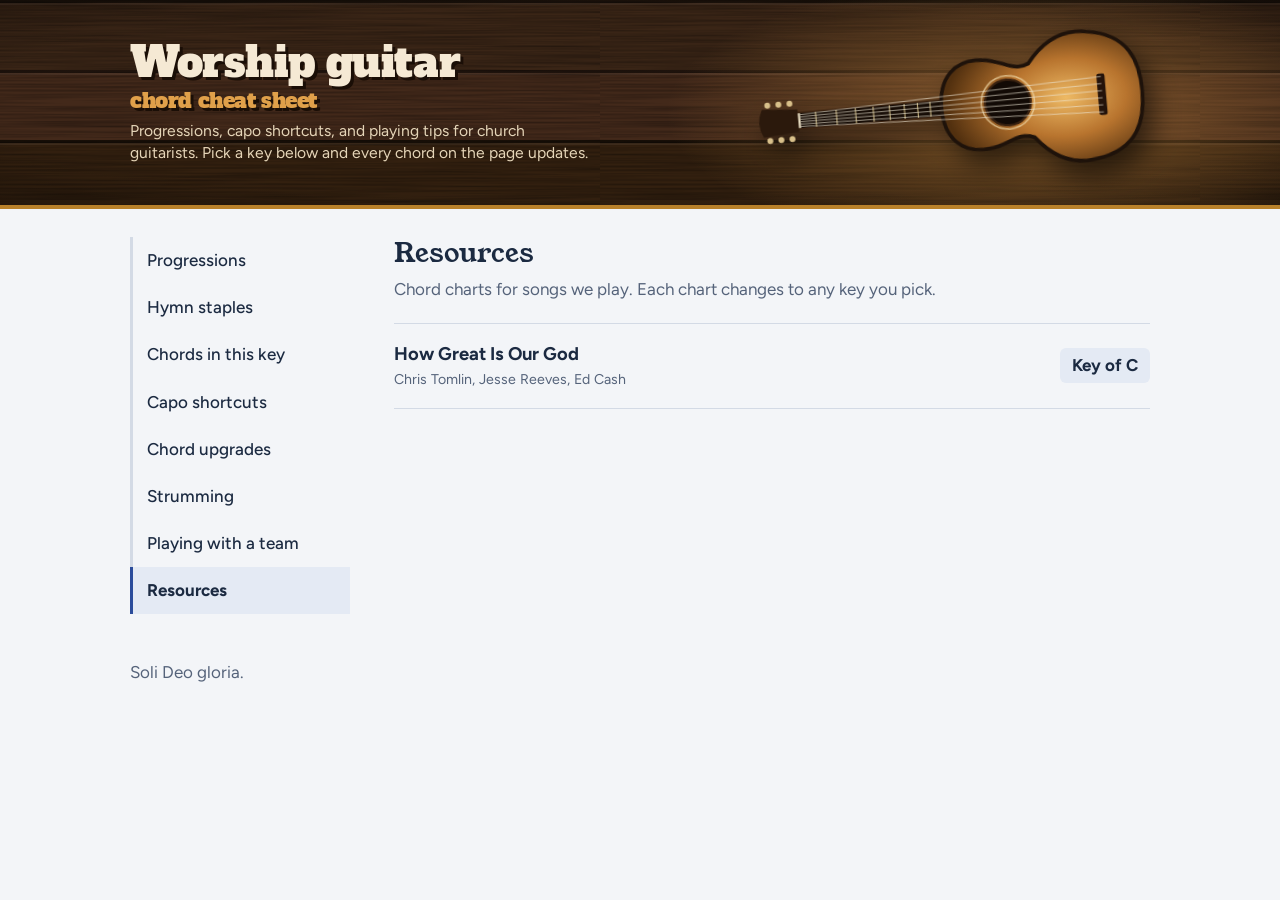
==== resources/index.html @ 7c746d0d "add resources and a README on how to make the updates" ====
<!DOCTYPE html>
<html lang="en">
<head>
<meta charset="utf-8">
<meta name="viewport" content="width=device-width, initial-scale=1, viewport-fit=cover">
<title>Resources</title>
<link rel="preconnect" href="https://fonts.googleapis.com">
<link rel="preconnect" href="https://fonts.gstatic.com" crossorigin>
<link href="https://fonts.googleapis.com/css2?family=Figtree:wght@400;500;700&family=Young+Serif&family=Alfa+Slab+One&display=swap" rel="stylesheet">
<link rel="stylesheet" href="../assets/style.css">
</head>
<body>
<header class="hero">
  <div class="wrap hero-in">
    <div>
      <h1>Worship guitar<span>chord cheat sheet</span></h1>
      <p>Progressions, capo shortcuts, and playing tips for church guitarists. Pick a key below and every chord on the page updates.</p>
    </div>
    <svg class="guitar" viewBox="-30 -210 540 220" aria-hidden="true" focusable="false">
      <defs><radialGradient id="gt" cx="50%" cy="62%" r="60%"><stop offset="0" stop-color="#EDB964"/><stop offset=".5" stop-color="#B8742E"/><stop offset="1" stop-color="#52300F"/></radialGradient></defs>
      <g transform="rotate(-90)">
      <rect x="88" y="30" width="24" height="230" fill="#3A2210"/>
      <path d="M85 34L115 34L119 -14Q100 -24 81 -14Z" fill="#2B190C"/>
      <g fill="#D8C08A"><circle cx="76" cy="-6" r="4"/><circle cx="76" cy="9" r="4"/><circle cx="76" cy="24" r="4"/><circle cx="124" cy="-6" r="4"/><circle cx="124" cy="9" r="4"/><circle cx="124" cy="24" r="4"/></g>
      <rect x="90" y="34" width="20" height="215" fill="#160C05"/>
      <path d="M90 58H110M90 86H110M90 112H110M90 136H110M90 158H110M90 178H110M90 196H110M90 213H110M90 228H110" stroke="#CDB880" stroke-width="1.4"/>
      <rect x="90" y="34" width="20" height="3" fill="#EADFC4"/>
      <path d="M100 228C140 228 164 250 160 288C158 315 140 328 150 350C178 372 192 400 186 432C178 488 140 500 100 500C60 500 22 488 14 432C8 400 22 372 50 350C60 328 42 315 40 288C36 250 60 228 100 228Z" fill="url(#gt)" stroke="#1E120A" stroke-width="5"/>
      <circle cx="100" cy="318" r="36" fill="none" stroke="#F0D9A8" stroke-width="2" opacity=".7"/>
      <circle cx="100" cy="318" r="31" fill="#120A05" stroke="#3A2210" stroke-width="3"/>
      <rect x="72" y="440" width="56" height="11" rx="3" fill="#24130A"/>
      <g stroke="#EDE6D4" stroke-width="1" opacity=".85"><path d="M92 37L76 446M95.2 37L85.6 446M98.4 37L95.2 446M101.6 37L104.8 446M104.8 37L114.4 446M108 37L124 446"/></g>
</g>
    </svg>
  </div>
</header>
<div class="wrap layout">
<aside class="side"><nav id="menu" aria-label="Pages">
<a href="../index.html#progressions" data-page="progressions">Progressions</a>
<a href="../index.html#hymns" data-page="hymns">Hymn staples</a>
<a href="../index.html#scale" data-page="scale">Chords in this key</a>
<a href="../index.html#capo" data-page="capo">Capo shortcuts</a>
<a href="../index.html#upgrades" data-page="upgrades">Chord upgrades</a>
<a href="../index.html#strum" data-page="strum">Strumming</a>
<a href="../index.html#team" data-page="team">Playing with a team</a>
<a href="../resources/index.html" aria-current="page">Resources</a>
</nav></aside>
<main>
<section class="page on">
<h2>Resources</h2>
<p class="lead">Chord charts for songs we play. Each chart changes to any key you pick.</p>
<div class="songs">
<a href="how-great-is-our-god.html"><span><b>How Great Is Our God</b><small>Chris Tomlin, Jesse Reeves, Ed Cash</small></span><span class="k">Key of C</span></a>
<!-- Add more songs here: copy the line above and change the link, title, writers, and key. -->
</div>
</section>
</main>
</div>
<footer class="wrap"><p>Soli Deo gloria.</p></footer>

</body>
</html>
---- assets/style.css ----
:root{--bg:#F3F5F8;--ink:#1B2A41;--muted:#55637A;--line:#D3DAE5;--accent:#2B4C9B;--gold:#B9812A;--chip:#E4EAF4;--chip-on:#2B4C9B;--chip-on-ink:#fff;
box-sizing:border-box;padding-top:env(safe-area-inset-top,0px);padding-bottom:env(safe-area-inset-bottom,0px)}
@media (prefers-color-scheme:dark){:root:not([data-theme="light"]){--bg:#151A23;--ink:#E7ECF4;--muted:#9AA8BD;--line:#2B3546;--accent:#8FADEF;--gold:#E0B060;--chip:#232C3B;--chip-on:#8FADEF;--chip-on-ink:#10141C}}
:root[data-theme="dark"]{--bg:#151A23;--ink:#E7ECF4;--muted:#9AA8BD;--line:#2B3546;--accent:#8FADEF;--gold:#E0B060;--chip:#232C3B;--chip-on:#8FADEF;--chip-on-ink:#10141C}
html{scroll-padding-top:calc(env(safe-area-inset-top,0px) + 70px);scroll-behavior:smooth}
*,*::before,*::after{box-sizing:inherit}
body{margin:0;background:var(--bg);color:var(--ink);font:400 17px/1.6 Figtree,system-ui,-apple-system,"Segoe UI",sans-serif}
.wrap{max-width:1060px;margin:0 auto;padding:0 20px}
header{padding:48px 0 24px}
h1{font:400 clamp(2rem,6vw,3.1rem)/1.1 "Young Serif",Georgia,serif;margin:0 0 12px;letter-spacing:-.01em}
header p{margin:0;max-width:56ch;color:var(--muted);font-size:1.05rem}
.hero{position:relative;overflow:hidden;color:#F5E9D4;padding:22px 0 20px;border-bottom:4px solid #B9812A;background:radial-gradient(ellipse 40% 95% at 80% 55%,rgba(255,176,80,.4),transparent 70%),radial-gradient(ellipse 120% 100% at 50% 50%,transparent 45%,rgba(0,0,0,.65)),url("data:image/svg+xml,%3Csvg xmlns='http://www.w3.org/2000/svg' width='600' height='300'%3E%3Cfilter id='n'%3E%3CfeTurbulence type='fractalNoise' baseFrequency='.006 .5' numOctaves='3' seed='7'/%3E%3CfeColorMatrix values='0 0 0 0 0 0 0 0 0 0 0 0 0 0 0 0 0 0 1.1 -.35'/%3E%3C/filter%3E%3Crect width='100%25' height='100%25' filter='url(%23n)' opacity='.55'/%3E%3C/svg%3E"),repeating-linear-gradient(180deg,rgba(0,0,0,.55) 0 3px,rgba(255,255,255,.05) 3px 5px,transparent 5px 70px),repeating-linear-gradient(180deg,#3A2516 0 70px,#43291A 70px 140px,#33200F 140px 210px)}
.hero-in{display:grid;grid-template-columns:minmax(0,1fr) 400px;gap:16px;align-items:center;position:relative}
.hero h1{font:400 clamp(1.8rem,5vw,2.6rem)/1.02 "Alfa Slab One","Young Serif",Georgia,serif;margin:0 0 8px;color:#F5E9D4;text-shadow:3px 3px 0 #1A0E06}
.hero h1 span{display:block;font-size:.5em;color:#E0A04A;margin-top:6px}
.hero p{color:#E5D5B8;max-width:46ch;font-size:.98rem;line-height:1.45}
.guitar{width:400px;height:auto;justify-self:end;transform:rotate(-5deg) translateY(4px);filter:drop-shadow(8px 14px 14px rgba(0,0,0,.6))}
@media (max-width:860px){.hero{padding:22px 0 20px}.hero-in{grid-template-columns:1fr}.guitar{position:absolute;right:-60px;top:-6px;width:300px;opacity:.35;pointer-events:none}}
.layout{display:grid;grid-template-columns:220px minmax(0,1fr);gap:0 44px;align-items:start}
.side{position:sticky;top:calc(env(safe-area-inset-top,0px) + 66px);padding:28px 0}
.side a{display:block;padding:10px 14px;border-left:3px solid var(--line);color:var(--ink);text-decoration:none;font-weight:500}
.side a:hover{background:var(--chip)}
.side a[aria-current="page"]{border-left-color:var(--accent);background:var(--chip);font-weight:700}
.page{display:none}
.page.on{display:block}
main section{padding-top:28px;min-height:50vh}
@media (max-width:760px){.layout{display:block}.side{position:static;padding:14px 0 0}.side nav{display:flex;gap:6px;overflow-x:auto;-webkit-overflow-scrolling:touch;padding-bottom:4px}.side a{white-space:nowrap;border-left:0;border-bottom:3px solid var(--line);padding:8px 12px}.side a[aria-current="page"]{border-bottom-color:var(--accent)}main section{padding-top:20px}}
.keybar{position:sticky;top:env(safe-area-inset-top,0px);z-index:5;background:var(--bg);border-top:1px solid var(--line);border-bottom:1px solid var(--line);padding:10px 0}
.keybar .wrap{display:flex;align-items:center;gap:12px;flex-wrap:wrap}
.keybar b{font-weight:700;font-size:.95rem}
.keys{display:flex;gap:6px;flex-wrap:wrap}
.keys button{font:500 1rem Figtree,sans-serif;min-width:44px;height:40px;border:0;border-radius:6px;background:var(--chip);color:var(--ink);cursor:pointer}
.keys button[aria-pressed="true"]{background:var(--chip-on);color:var(--chip-on-ink);font-weight:700}
button:focus-visible,a:focus-visible{outline:3px solid var(--gold);outline-offset:2px}
section{padding:44px 0 8px}
h2{font:400 1.7rem/1.2 "Young Serif",Georgia,serif;margin:0 0 6px}
.lead{margin:0 0 20px;color:var(--muted);max-width:62ch}
.row{display:grid;grid-template-columns:minmax(0,190px) 1fr;gap:6px 24px;padding:16px 0;border-top:1px solid var(--line);align-items:center}
.row:last-child{border-bottom:1px solid var(--line)}
.nm{font-weight:700}
.nm small{display:block;font-weight:400;color:var(--muted);font-size:.9rem}
.ch{display:flex;flex-wrap:wrap;gap:8px;align-items:center}
.c{background:var(--chip);border-radius:6px;padding:4px 12px;font-weight:700;font-size:1.25rem;min-width:52px;text-align:center}
.slash{color:var(--muted);font-weight:700}
.nums{color:var(--muted);font-size:.9rem;width:100%}
.scroll{overflow-x:auto;-webkit-overflow-scrolling:touch}
table{border-collapse:collapse;width:100%;min-width:520px}
th,td{text-align:left;padding:10px 12px;border-bottom:1px solid var(--line);vertical-align:top}
th{font-weight:700;border-bottom:2px solid var(--ink)}
td.maj{font-weight:700}
.hl{background:var(--chip)}
.capo td:first-child{font-weight:700}
.easy{color:var(--gold);font-weight:700}
.strum{display:grid;grid-template-columns:repeat(8,minmax(0,1fr));gap:4px;max-width:440px;margin:6px 0 4px}
.strum span{text-align:center;padding:6px 0;border-radius:4px;background:var(--chip);font-weight:700;font-size:.95rem}
.strum span.off{background:transparent;color:var(--muted);font-weight:400}
.strum span.cnt{background:transparent;color:var(--muted);font-size:.75rem;font-weight:400;padding:0}
.s-item{padding:16px 0;border-top:1px solid var(--line)}
.s-item .nm{margin-bottom:2px}
ul.tips{padding-left:20px;margin:0}
ul.tips li{margin:0 0 10px;max-width:64ch}
footer{padding:48px 0 56px;color:var(--muted)}
footer p{margin:0}
@media (max-width:620px){.row{grid-template-columns:1fr}body{font-size:16px}}
@media (prefers-reduced-motion:reduce){html{scroll-behavior:auto}}

main a{color:var(--accent)}
.songs a{display:grid;grid-template-columns:1fr auto;gap:4px 16px;align-items:center;padding:16px 0;border-top:1px solid var(--line);color:var(--ink);text-decoration:none}
.songs a:last-child{border-bottom:1px solid var(--line)}
.songs a:hover b{color:var(--accent);text-decoration:underline}
.songs b{font-size:1.15rem}
.songs small{display:block;color:var(--muted);font-weight:400}
.songs .k{font-weight:700;background:var(--chip);border-radius:6px;padding:4px 12px}
.sec{padding:16px 0;border-top:1px solid var(--line)}
.sec h3{font:700 1.05rem Figtree,system-ui,sans-serif;margin:0 0 12px}
.ln{margin-bottom:14px}
.ln p{margin:6px 0 0;color:var(--muted)}
.meta{margin:0 0 4px;color:var(--muted)}
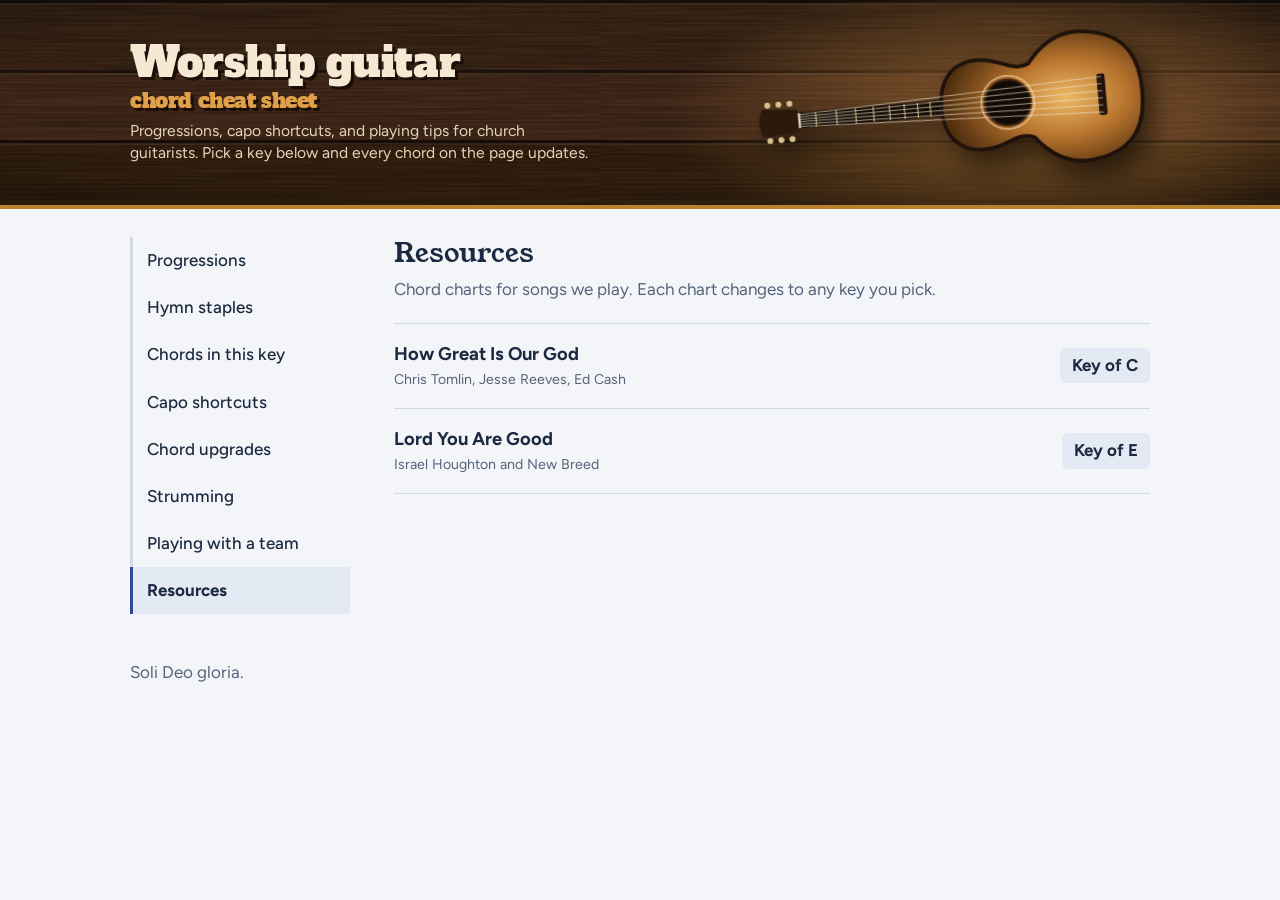
==== commit 457e3cd8: "add lord you are good" ====
--- a/resources/index.html
+++ b/resources/index.html
@@ -51,6 +51,7 @@
 <p class="lead">Chord charts for songs we play. Each chart changes to any key you pick.</p>
 <div class="songs">
 <a href="how-great-is-our-god.html"><span><b>How Great Is Our God</b><small>Chris Tomlin, Jesse Reeves, Ed Cash</small></span><span class="k">Key of C</span></a>
+<a href="lord-you-are-good.html"><span><b>Lord You Are Good</b><small>Israel Houghton and New Breed</small></span><span class="k">Key of E</span></a>
 <!-- Add more songs here: copy the line above and change the link, title, writers, and key. -->
 </div>
 </section>
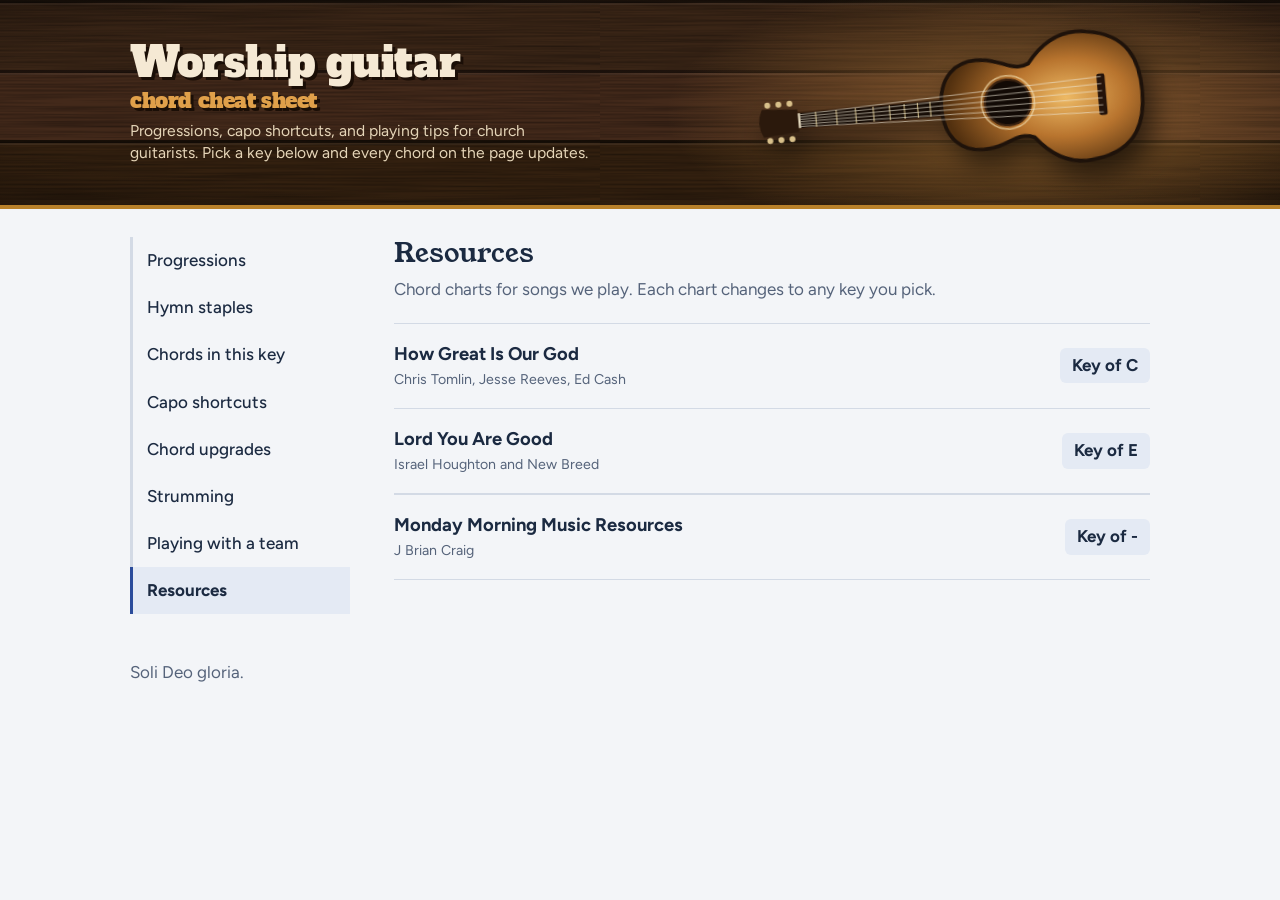
==== commit de56e356: "add more resources" ====
--- a/resources/index.html
+++ b/resources/index.html
@@ -54,6 +54,11 @@
 <a href="lord-you-are-good.html"><span><b>Lord You Are Good</b><small>Israel Houghton and New Breed</small></span><span class="k">Key of E</span></a>
 <!-- Add more songs here: copy the line above and change the link, title, writers, and key. -->
 </div>
+<div class="songs">
+<a href="https://jbriancraig.wordpress.com/chord-charts/"><span><b>Monday Morning Music Resources</b><small>J Brian Craig</small></span><span class="k">Key of -</span></a>
+</div>
+
+
 </section>
 </main>
 </div>
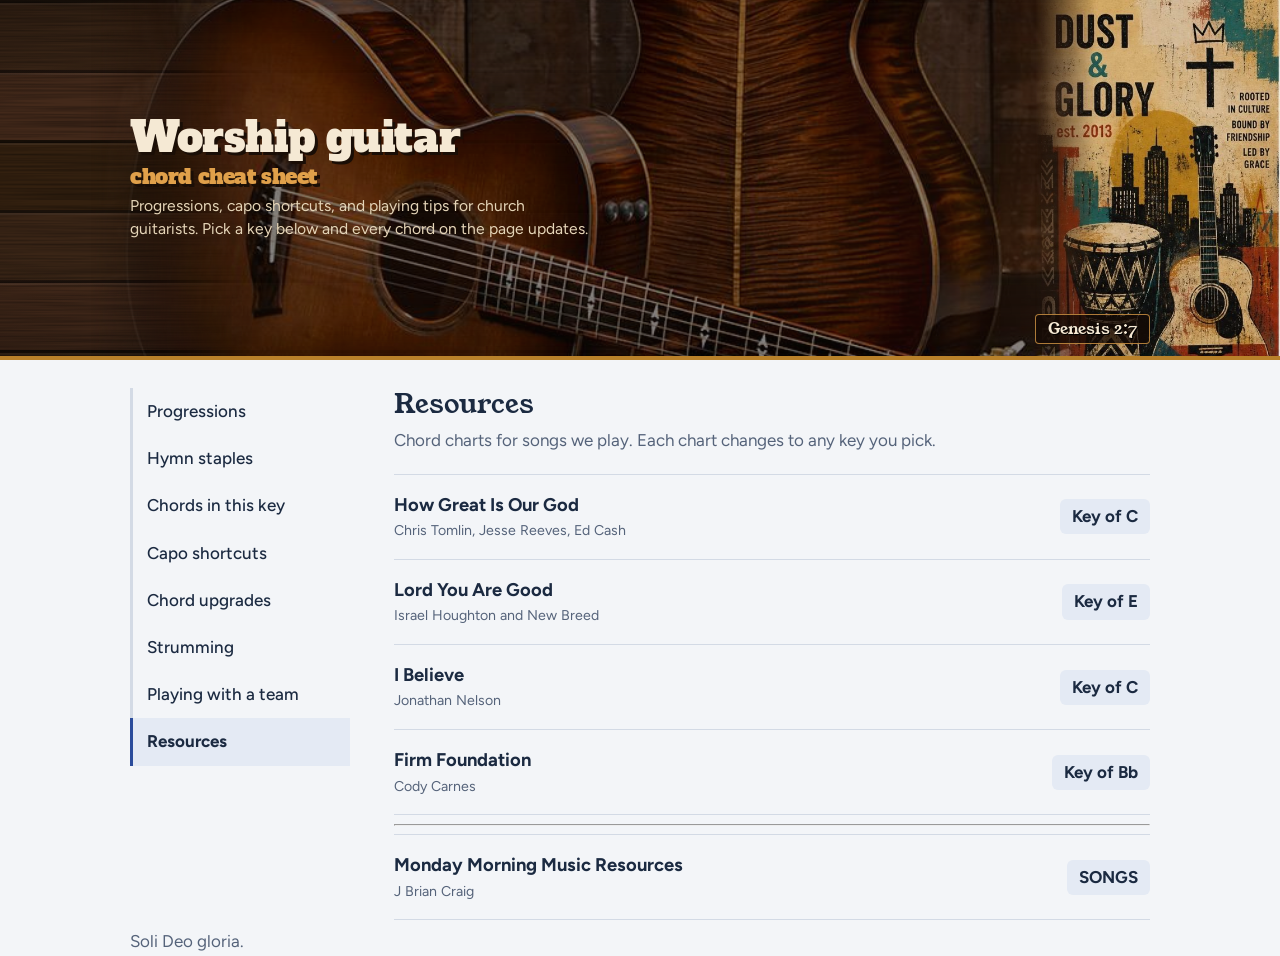
==== commit 8a58f06a: "adding i believe and shell of firm foundation" ====
--- a/resources/index.html
+++ b/resources/index.html
@@ -16,23 +16,8 @@
       <h1>Worship guitar<span>chord cheat sheet</span></h1>
       <p>Progressions, capo shortcuts, and playing tips for church guitarists. Pick a key below and every chord on the page updates.</p>
     </div>
-    <svg class="guitar" viewBox="-30 -210 540 220" aria-hidden="true" focusable="false">
-      <defs><radialGradient id="gt" cx="50%" cy="62%" r="60%"><stop offset="0" stop-color="#EDB964"/><stop offset=".5" stop-color="#B8742E"/><stop offset="1" stop-color="#52300F"/></radialGradient></defs>
-      <g transform="rotate(-90)">
-      <rect x="88" y="30" width="24" height="230" fill="#3A2210"/>
-      <path d="M85 34L115 34L119 -14Q100 -24 81 -14Z" fill="#2B190C"/>
-      <g fill="#D8C08A"><circle cx="76" cy="-6" r="4"/><circle cx="76" cy="9" r="4"/><circle cx="76" cy="24" r="4"/><circle cx="124" cy="-6" r="4"/><circle cx="124" cy="9" r="4"/><circle cx="124" cy="24" r="4"/></g>
-      <rect x="90" y="34" width="20" height="215" fill="#160C05"/>
-      <path d="M90 58H110M90 86H110M90 112H110M90 136H110M90 158H110M90 178H110M90 196H110M90 213H110M90 228H110" stroke="#CDB880" stroke-width="1.4"/>
-      <rect x="90" y="34" width="20" height="3" fill="#EADFC4"/>
-      <path d="M100 228C140 228 164 250 160 288C158 315 140 328 150 350C178 372 192 400 186 432C178 488 140 500 100 500C60 500 22 488 14 432C8 400 22 372 50 350C60 328 42 315 40 288C36 250 60 228 100 228Z" fill="url(#gt)" stroke="#1E120A" stroke-width="5"/>
-      <circle cx="100" cy="318" r="36" fill="none" stroke="#F0D9A8" stroke-width="2" opacity=".7"/>
-      <circle cx="100" cy="318" r="31" fill="#120A05" stroke="#3A2210" stroke-width="3"/>
-      <rect x="72" y="440" width="56" height="11" rx="3" fill="#24130A"/>
-      <g stroke="#EDE6D4" stroke-width="1" opacity=".85"><path d="M92 37L76 446M95.2 37L85.6 446M98.4 37L95.2 446M101.6 37L104.8 446M104.8 37L114.4 446M108 37L124 446"/></g>
-</g>
-    </svg>
   </div>
+  <div class="verse">Genesis 2:7</div>
 </header>
 <div class="wrap layout">
 <aside class="side"><nav id="menu" aria-label="Pages">
@@ -52,12 +37,14 @@
 <div class="songs">
 <a href="how-great-is-our-god.html"><span><b>How Great Is Our God</b><small>Chris Tomlin, Jesse Reeves, Ed Cash</small></span><span class="k">Key of C</span></a>
 <a href="lord-you-are-good.html"><span><b>Lord You Are Good</b><small>Israel Houghton and New Breed</small></span><span class="k">Key of E</span></a>
+<a href="i-believe.html"><span><b>I Believe</b><small>Jonathan Nelson</small></span><span class="k">Key of C</span></a>
+<a href="firm-foundation.html"><span><b>Firm Foundation</b><small>Cody Carnes</small></span><span class="k">Key of Bb</span></a>
 <!-- Add more songs here: copy the line above and change the link, title, writers, and key. -->
 </div>
+<hr>
 <div class="songs">
-<a href="https://jbriancraig.wordpress.com/chord-charts/"><span><b>Monday Morning Music Resources</b><small>J Brian Craig</small></span><span class="k">Key of -</span></a>
+<a href="https://jbriancraig.wordpress.com/chord-charts/"><span><b>Monday Morning Music Resources</b><small>J Brian Craig</small></span><span class="k">SONGS</span></a>
 </div>
-
 
 </section>
 </main>
--- a/assets/style.css
+++ b/assets/style.css
@@ -9,8 +9,8 @@
 header{padding:48px 0 24px}
 h1{font:400 clamp(2rem,6vw,3.1rem)/1.1 "Young Serif",Georgia,serif;margin:0 0 12px;letter-spacing:-.01em}
 header p{margin:0;max-width:56ch;color:var(--muted);font-size:1.05rem}
-.hero{position:relative;overflow:hidden;color:#F5E9D4;padding:22px 0 20px;border-bottom:4px solid #B9812A;background:radial-gradient(ellipse 40% 95% at 80% 55%,rgba(255,176,80,.4),transparent 70%),radial-gradient(ellipse 120% 100% at 50% 50%,transparent 45%,rgba(0,0,0,.65)),url("data:image/svg+xml,%3Csvg xmlns='http://www.w3.org/2000/svg' width='600' height='300'%3E%3Cfilter id='n'%3E%3CfeTurbulence type='fractalNoise' baseFrequency='.006 .5' numOctaves='3' seed='7'/%3E%3CfeColorMatrix values='0 0 0 0 0 0 0 0 0 0 0 0 0 0 0 0 0 0 1.1 -.35'/%3E%3C/filter%3E%3Crect width='100%25' height='100%25' filter='url(%23n)' opacity='.55'/%3E%3C/svg%3E"),repeating-linear-gradient(180deg,rgba(0,0,0,.55) 0 3px,rgba(255,255,255,.05) 3px 5px,transparent 5px 70px),repeating-linear-gradient(180deg,#3A2516 0 70px,#43291A 70px 140px,#33200F 140px 210px)}
-.hero-in{display:grid;grid-template-columns:minmax(0,1fr) 400px;gap:16px;align-items:center;position:relative}
+.hero{position:relative;overflow:hidden;color:#F5E9D4;display:flex;align-items:center;min-height:360px;padding:22px 0 20px;border-bottom:4px solid #B9812A;background:radial-gradient(ellipse 40% 95% at 80% 55%,rgba(255,176,80,.4),transparent 70%),radial-gradient(ellipse 120% 100% at 50% 50%,transparent 45%,rgba(0,0,0,.65)),url("data:image/svg+xml,%3Csvg xmlns='http://www.w3.org/2000/svg' width='600' height='300'%3E%3Cfilter id='n'%3E%3CfeTurbulence type='fractalNoise' baseFrequency='.006 .5' numOctaves='3' seed='7'/%3E%3CfeColorMatrix values='0 0 0 0 0 0 0 0 0 0 0 0 0 0 0 0 0 0 1.1 -.35'/%3E%3C/filter%3E%3Crect width='100%25' height='100%25' filter='url(%23n)' opacity='.55'/%3E%3C/svg%3E"),repeating-linear-gradient(180deg,rgba(0,0,0,.55) 0 3px,rgba(255,255,255,.05) 3px 5px,transparent 5px 70px),repeating-linear-gradient(180deg,#3A2516 0 70px,#43291A 70px 140px,#33200F 140px 210px)}
+.hero-in{display:grid;grid-template-columns:minmax(0,1fr);gap:16px;align-items:center;position:relative;z-index:1}
 .hero h1{font:400 clamp(1.8rem,5vw,2.6rem)/1.02 "Alfa Slab One","Young Serif",Georgia,serif;margin:0 0 8px;color:#F5E9D4;text-shadow:3px 3px 0 #1A0E06}
 .hero h1 span{display:block;font-size:.5em;color:#E0A04A;margin-top:6px}
 .hero p{color:#E5D5B8;max-width:46ch;font-size:.98rem;line-height:1.45}
@@ -76,3 +76,18 @@
 .ln{margin-bottom:14px}
 .ln p{margin:6px 0 0;color:var(--muted)}
 .meta{margin:0 0 4px;color:var(--muted)}
+
+.hero::before,.hero::after{content:"";position:absolute;top:0;bottom:0;z-index:0;pointer-events:none;background-repeat:no-repeat}
+.hero::before{left:0;right:0;margin:0 auto;width:min(100%,1100px);background-image:url(img/taylor.jpg);background-size:cover;background-position:center 60%;filter:brightness(.55) saturate(1.1);opacity:.9;-webkit-mask-image:linear-gradient(90deg,transparent,#000 14%,#000 86%,transparent);mask-image:linear-gradient(90deg,transparent,#000 14%,#000 86%,transparent)}
+.hero::after{right:0;width:245px;background-image:url(img/poster.jpg);background-size:100% auto;background-position:top center;opacity:.92;-webkit-mask-image:linear-gradient(90deg,transparent,#000 25%);mask-image:linear-gradient(90deg,transparent,#000 25%)}
+.verse{position:absolute;z-index:2;right:max(20px,calc((100% - 1060px)/2 + 20px));bottom:12px;font:400 1rem/1 "Young Serif",Georgia,serif;color:#F5E9D4;background:rgba(20,10,4,.75);border:1px solid rgba(224,160,74,.75);padding:6px 12px;border-radius:4px;text-shadow:1px 1px 0 #000}
+@media (max-width:860px){.hero::after{width:min(52%,230px);opacity:.4}.hero{padding-bottom:48px;min-height:340px}}
+
+.hero .hero-in{width:100%}
+
+.capobox{display:flex;gap:12px;flex-wrap:wrap;margin:6px 0 14px}
+.kv{background:var(--chip);border-radius:6px;padding:8px 16px;display:flex;gap:10px;align-items:baseline}
+.kv span{color:var(--muted);font-size:.95rem}
+.kv b{font-size:1.5rem}
+.shapes{display:flex;align-items:center;gap:10px;flex-wrap:wrap;margin-bottom:10px}
+.shapes>span{color:var(--muted)}
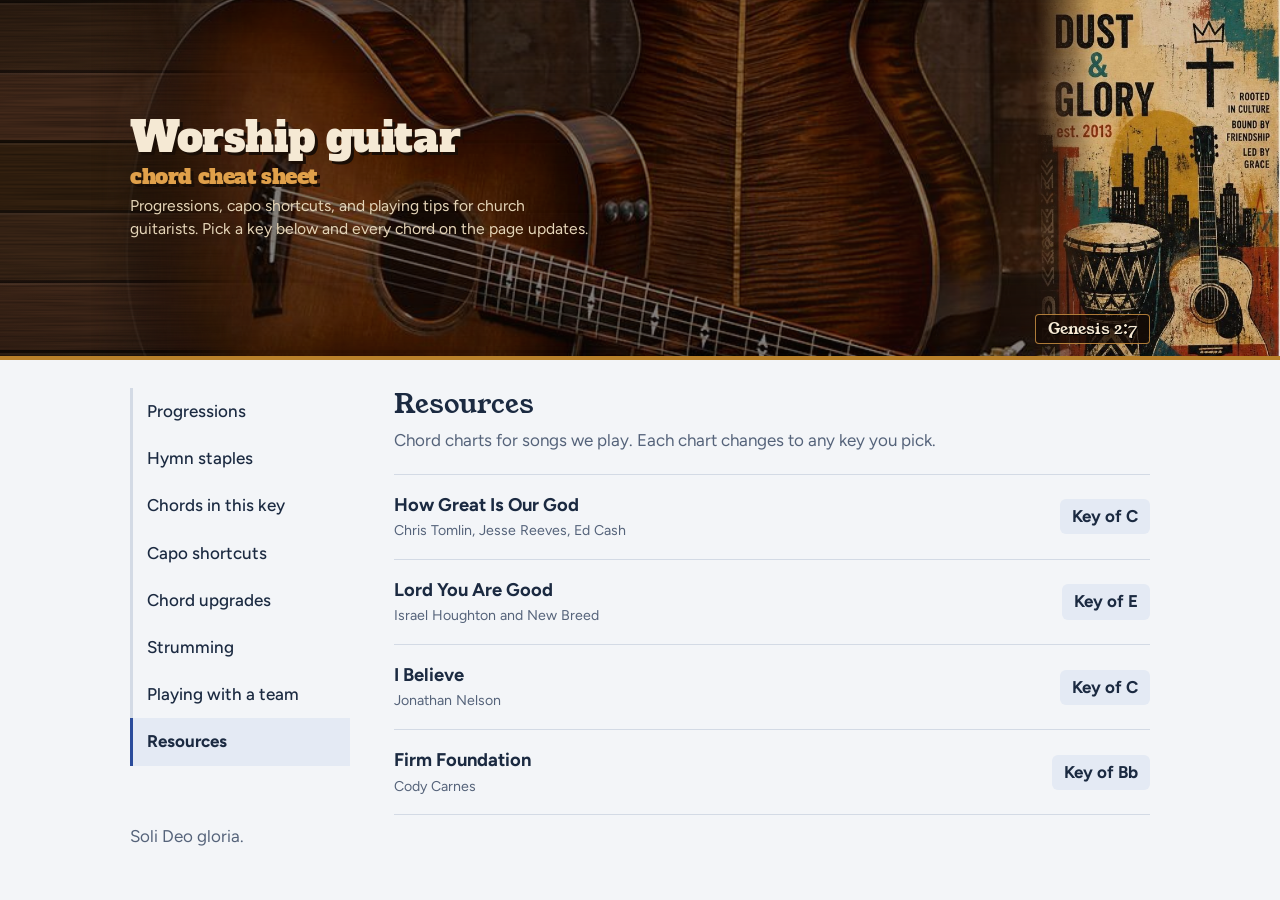
==== commit 1085c1ca: "refactor" ====
--- a/resources/index.html
+++ b/resources/index.html
@@ -4,52 +4,12 @@
 <meta charset="utf-8">
 <meta name="viewport" content="width=device-width, initial-scale=1, viewport-fit=cover">
 <title>Resources</title>
-<link rel="preconnect" href="https://fonts.googleapis.com">
-<link rel="preconnect" href="https://fonts.gstatic.com" crossorigin>
-<link href="https://fonts.googleapis.com/css2?family=Figtree:wght@400;500;700&family=Young+Serif&family=Alfa+Slab+One&display=swap" rel="stylesheet">
 <link rel="stylesheet" href="../assets/style.css">
 </head>
 <body>
-<header class="hero">
-  <div class="wrap hero-in">
-    <div>
-      <h1>Worship guitar<span>chord cheat sheet</span></h1>
-      <p>Progressions, capo shortcuts, and playing tips for church guitarists. Pick a key below and every chord on the page updates.</p>
-    </div>
-  </div>
-  <div class="verse">Genesis 2:7</div>
-</header>
-<div class="wrap layout">
-<aside class="side"><nav id="menu" aria-label="Pages">
-<a href="../index.html#progressions" data-page="progressions">Progressions</a>
-<a href="../index.html#hymns" data-page="hymns">Hymn staples</a>
-<a href="../index.html#scale" data-page="scale">Chords in this key</a>
-<a href="../index.html#capo" data-page="capo">Capo shortcuts</a>
-<a href="../index.html#upgrades" data-page="upgrades">Chord upgrades</a>
-<a href="../index.html#strum" data-page="strum">Strumming</a>
-<a href="../index.html#team" data-page="team">Playing with a team</a>
-<a href="../resources/index.html" aria-current="page">Resources</a>
-</nav></aside>
-<main>
-<section class="page on">
-<h2>Resources</h2>
-<p class="lead">Chord charts for songs we play. Each chart changes to any key you pick.</p>
-<div class="songs">
-<a href="how-great-is-our-god.html"><span><b>How Great Is Our God</b><small>Chris Tomlin, Jesse Reeves, Ed Cash</small></span><span class="k">Key of C</span></a>
-<a href="lord-you-are-good.html"><span><b>Lord You Are Good</b><small>Israel Houghton and New Breed</small></span><span class="k">Key of E</span></a>
-<a href="i-believe.html"><span><b>I Believe</b><small>Jonathan Nelson</small></span><span class="k">Key of C</span></a>
-<a href="firm-foundation.html"><span><b>Firm Foundation</b><small>Cody Carnes</small></span><span class="k">Key of Bb</span></a>
-<!-- Add more songs here: copy the line above and change the link, title, writers, and key. -->
-</div>
-<hr>
-<div class="songs">
-<a href="https://jbriancraig.wordpress.com/chord-charts/"><span><b>Monday Morning Music Resources</b><small>J Brian Craig</small></span><span class="k">SONGS</span></a>
-</div>
-
-</section>
-</main>
-</div>
-<footer class="wrap"><p>Soli Deo gloria.</p></footer>
-
+<!-- Only the details below are yours to edit. The page layout lives in ../assets/, so site updates never touch this file. -->
+<script src="songs.js"></script>
+<script src="../assets/shell.js"></script>
+<script src="../assets/resources.js"></script>
 </body>
 </html>
--- a/assets/style.css
+++ b/assets/style.css
@@ -1,3 +1,4 @@
+@import url("https://fonts.googleapis.com/css2?family=Figtree:wght@400;500;700&family=Young+Serif&family=Alfa+Slab+One&display=swap");
 :root{--bg:#F3F5F8;--ink:#1B2A41;--muted:#55637A;--line:#D3DAE5;--accent:#2B4C9B;--gold:#B9812A;--chip:#E4EAF4;--chip-on:#2B4C9B;--chip-on-ink:#fff;
 box-sizing:border-box;padding-top:env(safe-area-inset-top,0px);padding-bottom:env(safe-area-inset-bottom,0px)}
 @media (prefers-color-scheme:dark){:root:not([data-theme="light"]){--bg:#151A23;--ink:#E7ECF4;--muted:#9AA8BD;--line:#2B3546;--accent:#8FADEF;--gold:#E0B060;--chip:#232C3B;--chip-on:#8FADEF;--chip-on-ink:#10141C}}
